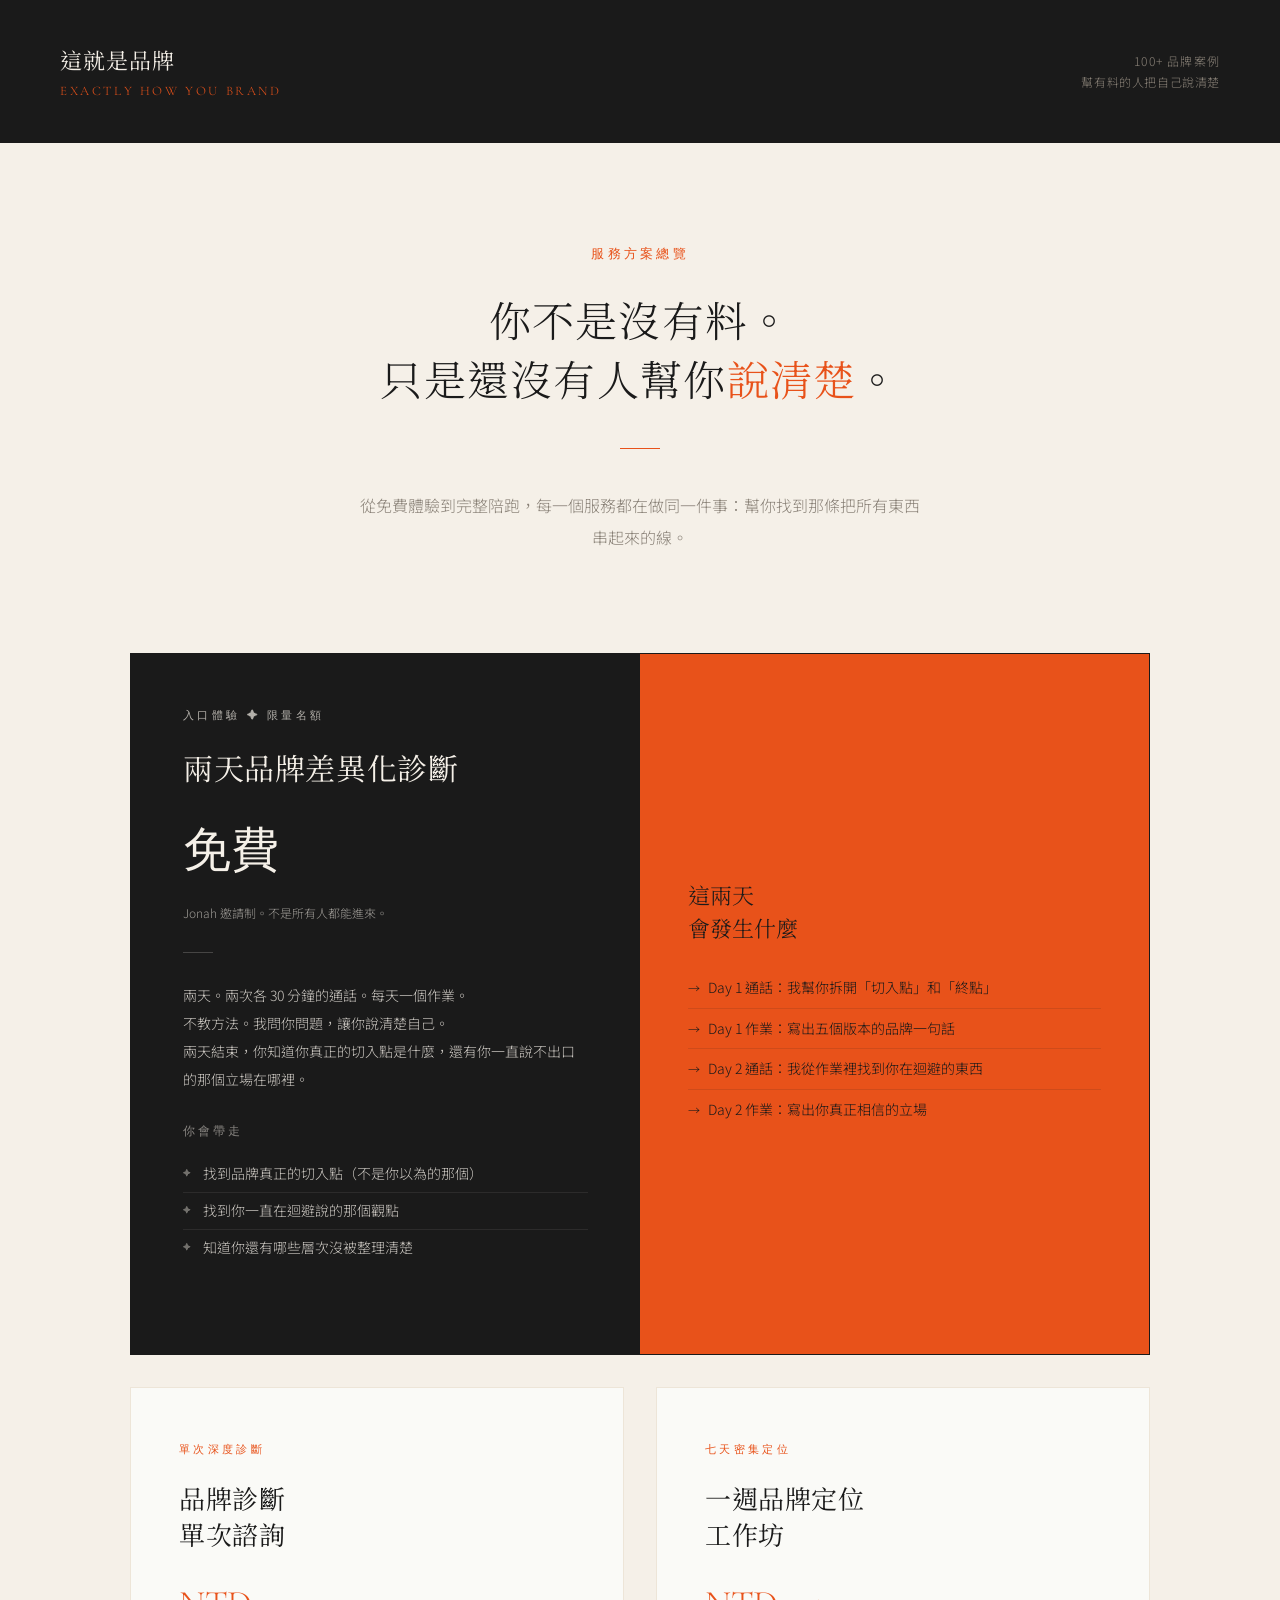
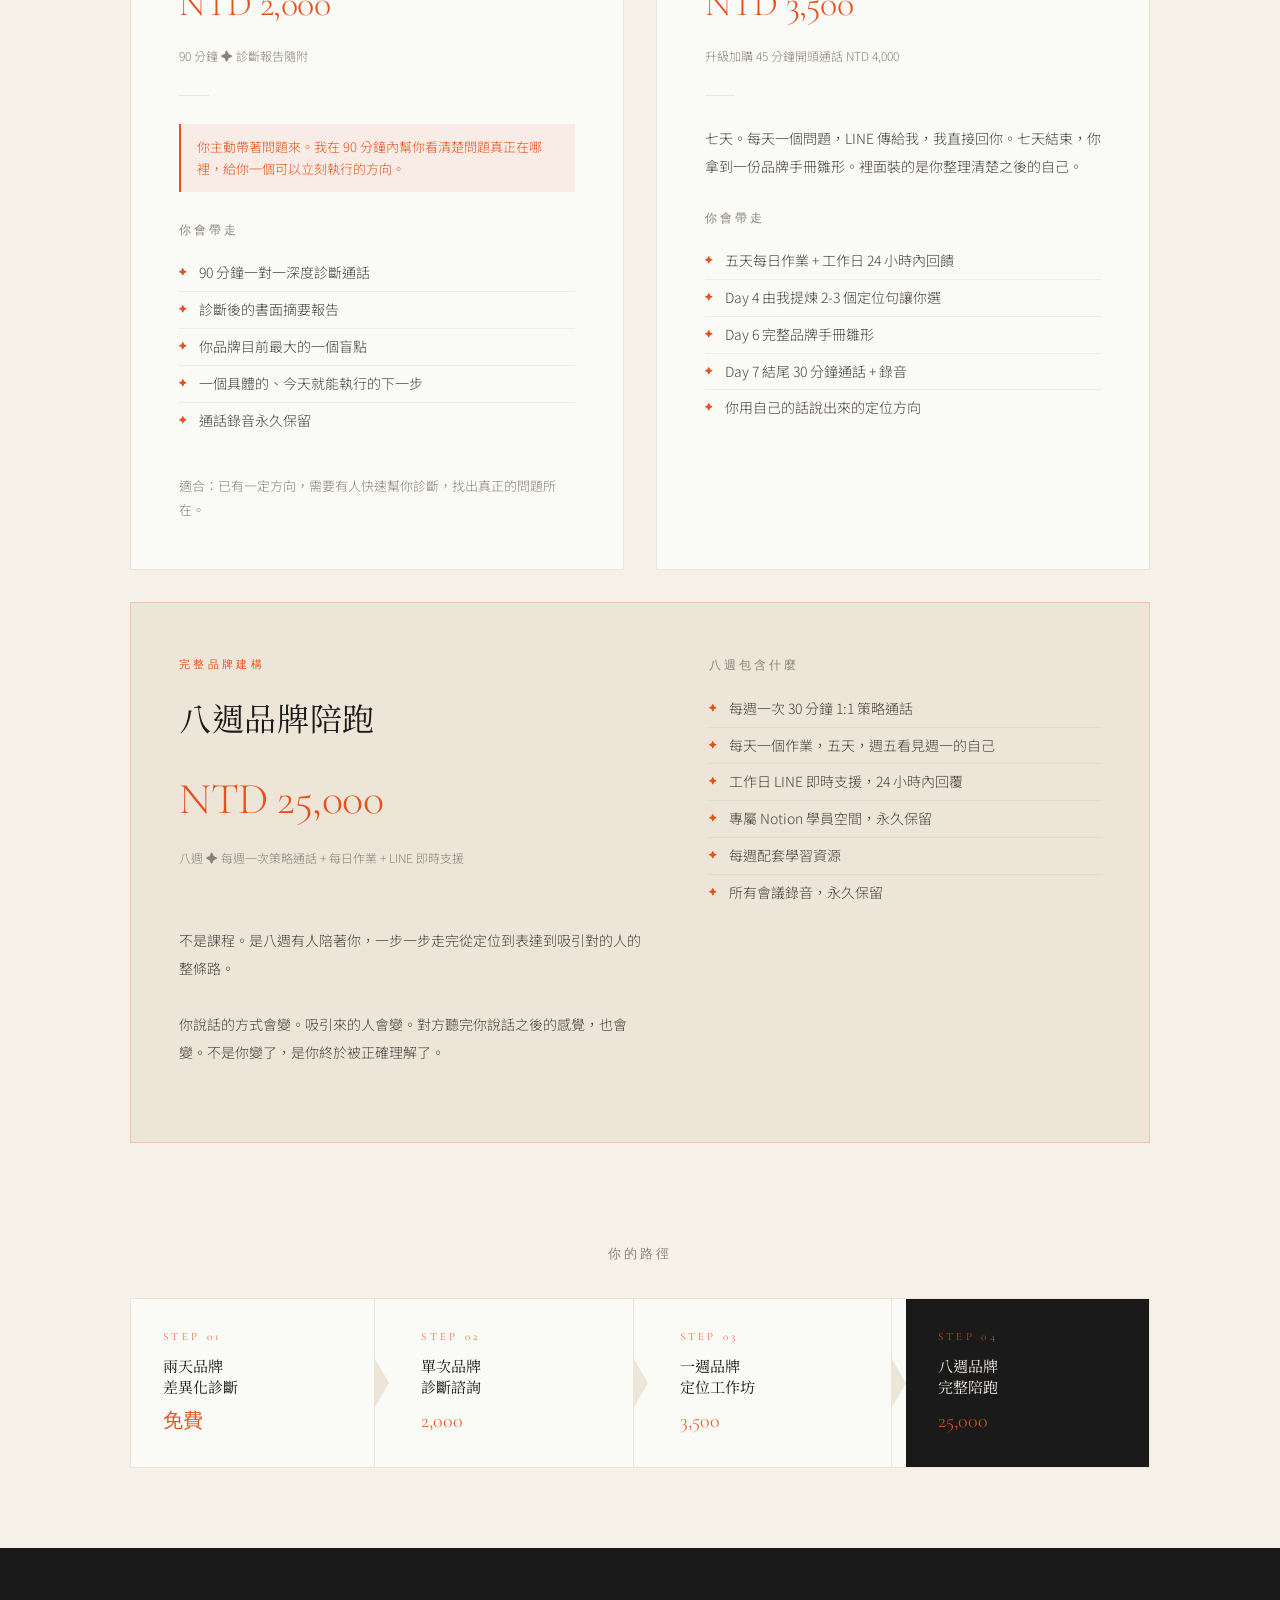
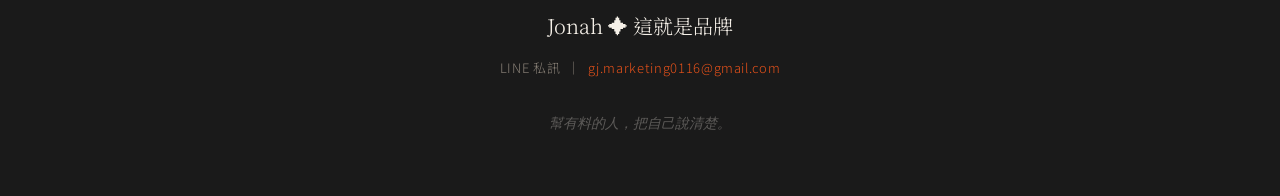
==== index.html @ 56ada496 "first commit" ====
<!DOCTYPE html>
<html lang="zh-TW">
<head>
<meta charset="UTF-8">
<meta name="viewport" content="width=device-width, initial-scale=1.0">
<title>這就是品牌｜服務方案</title>
<link href="https://fonts.googleapis.com/css2?family=Noto+Serif+TC:wght@300;400;500;700&family=Noto+Sans+TC:wght@300;400;500&family=Cormorant+Garamond:ital,wght@0,300;0,400;0,500;1,300;1,400&display=swap" rel="stylesheet">
<style>
  :root {
    --orange: #E8521A;
    --black: #1A1A1A;
    --cream: #F5F0E8;
    --cream-dark: #EDE5D8;
    --white: #FAFAF7;
    --gray: #8A8278;
  }

  * { margin: 0; padding: 0; box-sizing: border-box; }

  body {
    background: var(--cream);
    color: var(--black);
    font-family: 'Noto Sans TC', sans-serif;
    font-weight: 300;
    line-height: 1.8;
  }

  /* HEADER */
  header {
    background: var(--black);
    padding: 40px 60px;
    display: flex;
    align-items: center;
    justify-content: space-between;
  }

  .brand-name {
    font-family: 'Noto Serif TC', serif;
    font-size: 22px;
    font-weight: 400;
    color: var(--cream);
    letter-spacing: 0.05em;
  }

  .brand-sub {
    font-family: 'Cormorant Garamond', serif;
    font-size: 13px;
    color: var(--orange);
    letter-spacing: 0.2em;
    text-transform: uppercase;
  }

  /* HERO */
  .hero {
    padding: 100px 60px 80px;
    max-width: 900px;
    margin: 0 auto;
    text-align: center;
  }

  .hero-label {
    font-family: 'Cormorant Garamond', serif;
    font-size: 13px;
    letter-spacing: 0.25em;
    text-transform: uppercase;
    color: var(--orange);
    margin-bottom: 24px;
    display: block;
  }

  .hero h1 {
    font-family: 'Noto Serif TC', serif;
    font-size: 42px;
    font-weight: 300;
    line-height: 1.4;
    letter-spacing: 0.03em;
    margin-bottom: 28px;
    color: var(--black);
  }

  .hero h1 em {
    font-style: normal;
    color: var(--orange);
  }

  .hero-desc {
    font-size: 16px;
    color: var(--gray);
    max-width: 560px;
    margin: 0 auto;
    line-height: 2;
  }

  .divider {
    width: 40px;
    height: 1px;
    background: var(--orange);
    margin: 40px auto;
  }

  /* SERVICES GRID */
  .services {
    padding: 20px 40px 100px;
    max-width: 1100px;
    margin: 0 auto;
    display: grid;
    grid-template-columns: 1fr 1fr;
    gap: 32px;
  }

  /* SERVICE CARD */
  .card {
    background: var(--white);
    border: 1px solid var(--cream-dark);
    padding: 52px 48px 48px;
    position: relative;
    transition: box-shadow 0.3s ease;
  }

  .card:hover {
    box-shadow: 0 8px 40px rgba(26,26,26,0.08);
  }

  .card-free {
    background: var(--black);
    border-color: var(--black);
    grid-column: span 2;
    display: grid;
    grid-template-columns: 1fr 1fr;
    gap: 0;
    padding: 0;
  }

  .card-free .card-content {
    padding: 52px 52px 52px 52px;
  }

  .card-free .card-side {
    background: var(--orange);
    padding: 52px 48px;
    display: flex;
    flex-direction: column;
    justify-content: center;
  }

  .card-tag {
    font-family: 'Cormorant Garamond', serif;
    font-size: 11px;
    letter-spacing: 0.3em;
    text-transform: uppercase;
    color: var(--orange);
    margin-bottom: 20px;
    display: block;
  }

  .card-free .card-tag {
    color: var(--cream);
    opacity: 0.7;
  }

  .card-title {
    font-family: 'Noto Serif TC', serif;
    font-size: 26px;
    font-weight: 400;
    line-height: 1.4;
    letter-spacing: 0.02em;
    margin-bottom: 8px;
    color: var(--black);
  }

  .card-free .card-title {
    color: var(--cream);
    font-size: 30px;
  }

  .card-price {
    font-family: 'Cormorant Garamond', serif;
    font-size: 36px;
    font-weight: 300;
    color: var(--orange);
    margin: 20px 0 8px;
    letter-spacing: -0.01em;
  }

  .card-free .card-price {
    color: var(--cream);
    font-size: 48px;
  }

  .card-price-note {
    font-size: 12px;
    color: var(--gray);
    margin-bottom: 28px;
  }

  .card-free .card-price-note {
    color: var(--cream);
    opacity: 0.6;
  }

  .card-divider {
    width: 30px;
    height: 1px;
    background: var(--cream-dark);
    margin: 0 0 28px;
  }

  .card-free .card-divider {
    background: rgba(245,240,232,0.2);
  }

  .card-desc {
    font-size: 14px;
    line-height: 2;
    color: #4A4540;
    margin-bottom: 28px;
  }

  .card-free .card-desc {
    color: rgba(245,240,232,0.8);
  }

  /* WHAT YOU GET */
  .gets-title {
    font-family: 'Cormorant Garamond', serif;
    font-size: 12px;
    letter-spacing: 0.25em;
    text-transform: uppercase;
    color: var(--gray);
    margin-bottom: 14px;
    display: block;
  }

  .card-free .gets-title {
    color: rgba(245,240,232,0.5);
  }

  .gets-list {
    list-style: none;
    margin-bottom: 36px;
  }

  .gets-list li {
    font-size: 14px;
    color: #4A4540;
    padding: 6px 0 6px 20px;
    position: relative;
    line-height: 1.7;
    border-bottom: 1px solid rgba(26,26,26,0.05);
  }

  .gets-list li:last-child { border-bottom: none; }

  .gets-list li::before {
    content: '✦';
    position: absolute;
    left: 0;
    color: var(--orange);
    font-size: 8px;
    top: 10px;
  }

  .card-free .gets-list li {
    color: rgba(245,240,232,0.8);
    border-bottom-color: rgba(245,240,232,0.08);
  }

  .card-free .gets-list li::before {
    color: var(--cream);
    opacity: 0.4;
  }

  /* DIFF badge for single session */
  .diff-note {
    background: rgba(232,82,26,0.08);
    border-left: 2px solid var(--orange);
    padding: 12px 16px;
    font-size: 13px;
    color: var(--orange);
    line-height: 1.7;
    margin-bottom: 28px;
  }

  /* SIDE CONTENT */
  .card-side-title {
    font-family: 'Noto Serif TC', serif;
    font-size: 22px;
    font-weight: 300;
    color: var(--black);
    line-height: 1.5;
    margin-bottom: 24px;
  }

  .card-side-list {
    list-style: none;
  }

  .card-side-list li {
    font-size: 14px;
    color: var(--black);
    padding: 8px 0 8px 20px;
    position: relative;
    border-bottom: 1px solid rgba(26,26,26,0.12);
    line-height: 1.7;
  }

  .card-side-list li:last-child { border-bottom: none; }

  .card-side-list li::before {
    content: '→';
    position: absolute;
    left: 0;
    font-size: 12px;
    top: 10px;
    color: var(--black);
  }

  /* LADDER */
  .ladder {
    max-width: 1100px;
    margin: 0 auto 80px;
    padding: 0 40px;
  }

  .ladder-title {
    font-family: 'Cormorant Garamond', serif;
    font-size: 13px;
    letter-spacing: 0.25em;
    text-transform: uppercase;
    color: var(--gray);
    margin-bottom: 32px;
    display: block;
    text-align: center;
  }

  .ladder-steps {
    display: flex;
    align-items: center;
    gap: 0;
    background: var(--white);
    border: 1px solid var(--cream-dark);
    overflow: hidden;
  }

  .step {
    flex: 1;
    padding: 28px 28px 28px 32px;
    border-right: 1px solid var(--cream-dark);
    position: relative;
  }

  .step:last-child { border-right: none; }

  .step-num {
    font-family: 'Cormorant Garamond', serif;
    font-size: 11px;
    letter-spacing: 0.3em;
    color: var(--orange);
    text-transform: uppercase;
    display: block;
    margin-bottom: 8px;
  }

  .step-name {
    font-family: 'Noto Serif TC', serif;
    font-size: 15px;
    font-weight: 400;
    color: var(--black);
    display: block;
    margin-bottom: 6px;
    line-height: 1.4;
  }

  .step-price {
    font-family: 'Cormorant Garamond', serif;
    font-size: 20px;
    color: var(--orange);
  }

  .step-arrow {
    width: 0;
    height: 0;
    border-top: 24px solid transparent;
    border-bottom: 24px solid transparent;
    border-left: 14px solid var(--cream-dark);
    flex-shrink: 0;
  }

  /* FOOTER */
  footer {
    background: var(--black);
    padding: 60px;
    text-align: center;
  }

  .footer-name {
    font-family: 'Noto Serif TC', serif;
    font-size: 20px;
    font-weight: 300;
    color: var(--cream);
    margin-bottom: 12px;
  }

  .footer-contact {
    font-size: 13px;
    color: var(--gray);
    letter-spacing: 0.05em;
  }

  .footer-contact a {
    color: var(--orange);
    text-decoration: none;
  }

  .footer-note {
    font-family: 'Cormorant Garamond', serif;
    font-size: 14px;
    font-style: italic;
    color: rgba(245,240,232,0.3);
    margin-top: 32px;
  }
</style>
</head>
<body>

<header>
  <div>
    <div class="brand-name">這就是品牌</div>
    <div class="brand-sub">Exactly How You Brand</div>
  </div>
  <div style="text-align:right;">
    <div style="font-size:12px;color:#8A8278;letter-spacing:0.1em;">100+ 品牌案例</div>
    <div style="font-size:12px;color:#8A8278;letter-spacing:0.05em;">幫有料的人把自己說清楚</div>
  </div>
</header>

<section class="hero">
  <span class="hero-label">服務方案總覽</span>
  <h1>你不是沒有料。<br>只是還沒有人幫你<em>說清楚</em>。</h1>
  <div class="divider"></div>
  <p class="hero-desc">從免費體驗到完整陪跑，每一個服務都在做同一件事：幫你找到那條把所有東西串起來的線。</p>
</section>

<section class="services">

  <!-- 兩天免費診斷 -->
  <div class="card card-free">
    <div class="card-content">
      <span class="card-tag">入口體驗 ✦ 限量名額</span>
      <div class="card-title">兩天品牌差異化診斷</div>
      <div class="card-price">免費</div>
      <div class="card-price-note">Jonah 邀請制。不是所有人都能進來。</div>
      <div class="card-divider"></div>
      <p class="card-desc">
        兩天。兩次各 30 分鐘的通話。每天一個作業。<br>
        不教方法。我問你問題，讓你說清楚自己。<br>
        兩天結束，你知道你真正的切入點是什麼，還有你一直說不出口的那個立場在哪裡。
      </p>
      <span class="gets-title">你會帶走</span>
      <ul class="gets-list">
        <li>找到品牌真正的切入點（不是你以為的那個）</li>
        <li>找到你一直在迴避說的那個觀點</li>
        <li>知道你還有哪些層次沒被整理清楚</li>
      </ul>
    </div>
    <div class="card-side">
      <div class="card-side-title">這兩天<br>會發生什麼</div>
      <ul class="card-side-list">
        <li>Day 1 通話：我幫你拆開「切入點」和「終點」</li>
        <li>Day 1 作業：寫出五個版本的品牌一句話</li>
        <li>Day 2 通話：我從作業裡找到你在迴避的東西</li>
        <li>Day 2 作業：寫出你真正相信的立場</li>
      </ul>
    </div>
  </div>

  <!-- 單次品牌診斷 -->
  <div class="card">
    <span class="card-tag">單次深度診斷</span>
    <div class="card-title">品牌診斷<br>單次諮詢</div>
    <div class="card-price">NTD 2,000</div>
    <div class="card-price-note">90 分鐘 ✦ 診斷報告隨附</div>
    <div class="card-divider"></div>
    <div class="diff-note">你主動帶著問題來。我在 90 分鐘內幫你看清楚問題真正在哪裡，給你一個可以立刻執行的方向。</div>
    <span class="gets-title">你會帶走</span>
    <ul class="gets-list">
      <li>90 分鐘一對一深度診斷通話</li>
      <li>診斷後的書面摘要報告</li>
      <li>你品牌目前最大的一個盲點</li>
      <li>一個具體的、今天就能執行的下一步</li>
      <li>通話錄音永久保留</li>
    </ul>
    <p style="font-size:13px;color:#8A8278;line-height:1.8;">適合：已有一定方向，需要有人快速幫你診斷，找出真正的問題所在。</p>
  </div>

  <!-- 一週工作坊 -->
  <div class="card">
    <span class="card-tag">七天密集定位</span>
    <div class="card-title">一週品牌定位<br>工作坊</div>
    <div class="card-price">NTD 3,500</div>
    <div class="card-price-note">升級加購 45 分鐘開頭通話 NTD 4,000</div>
    <div class="card-divider"></div>
    <p class="card-desc">七天。每天一個問題，LINE 傳給我，我直接回你。七天結束，你拿到一份品牌手冊雛形。裡面裝的是你整理清楚之後的自己。</p>
    <span class="gets-title">你會帶走</span>
    <ul class="gets-list">
      <li>五天每日作業 + 工作日 24 小時內回饋</li>
      <li>Day 4 由我提煉 2-3 個定位句讓你選</li>
      <li>Day 6 完整品牌手冊雛形</li>
      <li>Day 7 結尾 30 分鐘通話 + 錄音</li>
      <li>你用自己的話說出來的定位方向</li>
    </ul>
  </div>

  <!-- 八週陪跑 -->
  <div class="card" style="grid-column: span 2; background: var(--cream-dark); border-color: rgba(232,82,26,0.2);">
    <div style="display:grid; grid-template-columns: 1.2fr 1fr; gap: 60px; align-items: start;">
      <div>
        <span class="card-tag">完整品牌建構</span>
        <div class="card-title" style="font-size:32px;">八週品牌陪跑</div>
        <div class="card-price" style="font-size:44px;">NTD 25,000</div>
        <div class="card-price-note">八週 ✦ 每週一次策略通話 + 每日作業 + LINE 即時支援</div>
        <div class="card-divider"></div>
        <p class="card-desc" style="color:#4A4540;">
          不是課程。是八週有人陪著你，一步一步走完從定位到表達到吸引對的人的整條路。<br><br>
          你說話的方式會變。吸引來的人會變。對方聽完你說話之後的感覺，也會變。不是你變了，是你終於被正確理解了。
        </p>
      </div>
      <div>
        <span class="gets-title">八週包含什麼</span>
        <ul class="gets-list" style="margin-bottom:0;">
          <li>每週一次 30 分鐘 1:1 策略通話</li>
          <li>每天一個作業，五天，週五看見週一的自己</li>
          <li>工作日 LINE 即時支援，24 小時內回覆</li>
          <li>專屬 Notion 學員空間，永久保留</li>
          <li>每週配套學習資源</li>
          <li>所有會議錄音，永久保留</li>
        </ul>
      </div>
    </div>
  </div>

</section>

<!-- 產品階梯 -->
<section class="ladder">
  <span class="ladder-title">你的路徑</span>
  <div class="ladder-steps">
    <div class="step">
      <span class="step-num">Step 01</span>
      <span class="step-name">兩天品牌<br>差異化診斷</span>
      <span class="step-price">免費</span>
    </div>
    <div class="step-arrow"></div>
    <div class="step">
      <span class="step-num">Step 02</span>
      <span class="step-name">單次品牌<br>診斷諮詢</span>
      <span class="step-price">2,000</span>
    </div>
    <div class="step-arrow"></div>
    <div class="step">
      <span class="step-num">Step 03</span>
      <span class="step-name">一週品牌<br>定位工作坊</span>
      <span class="step-price">3,500</span>
    </div>
    <div class="step-arrow"></div>
    <div class="step" style="background:var(--black);">
      <span class="step-num" style="color:var(--orange);">Step 04</span>
      <span class="step-name" style="color:var(--cream);">八週品牌<br>完整陪跑</span>
      <span class="step-price" style="color:var(--orange);">25,000</span>
    </div>
  </div>
</section>

<footer>
  <div class="footer-name">Jonah ✦ 這就是品牌</div>
  <div class="footer-contact" style="margin-top:12px;">
    LINE 私訊 &nbsp;｜&nbsp; <a href="mailto:gj.marketing0116@gmail.com">gj.marketing0116@gmail.com</a>
  </div>
  <div class="footer-note">幫有料的人，把自己說清楚。</div>
</footer>

</body>
</html>
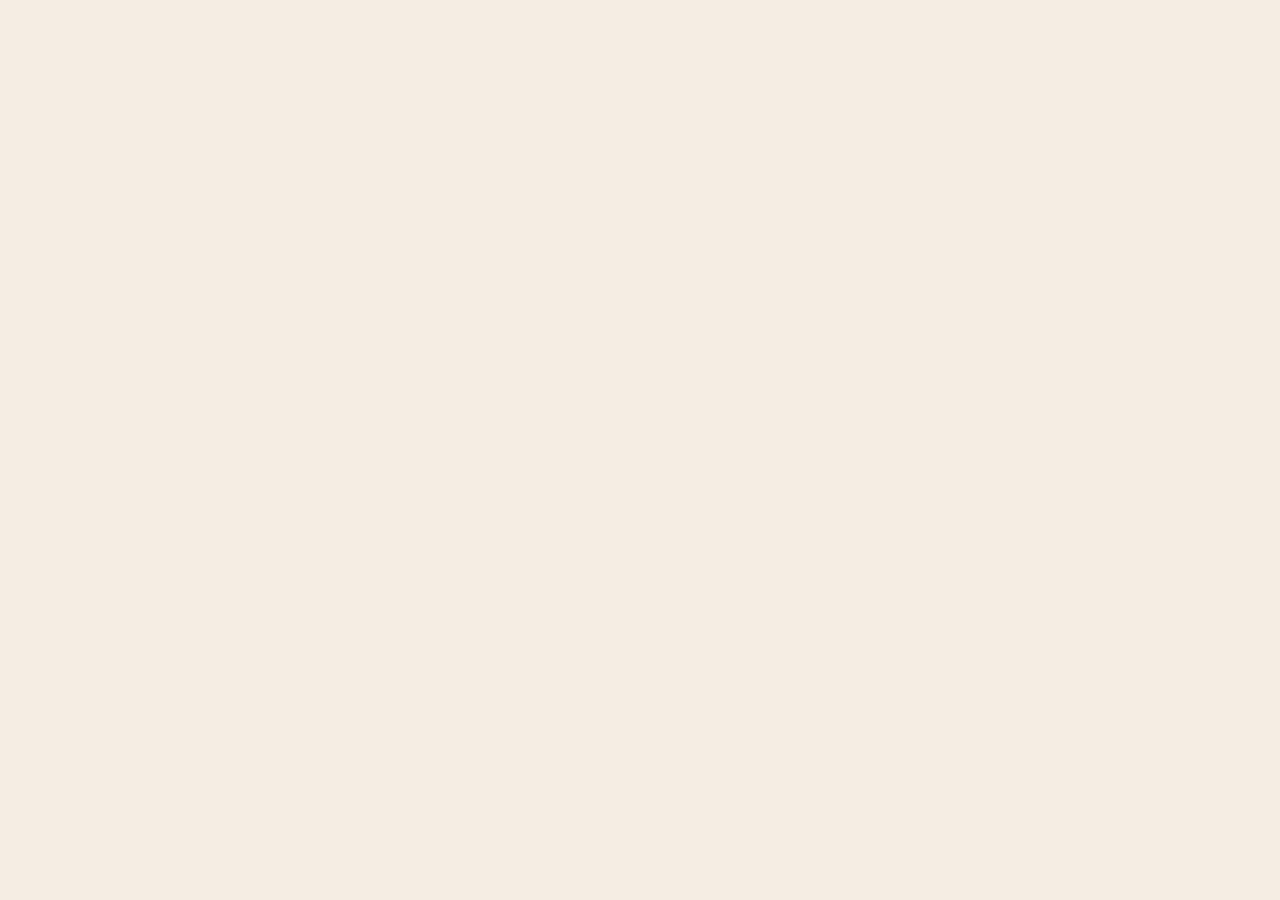
==== commit f9d348fa: "Add 這就是品牌 marketing site" ====
--- a/index.html
+++ b/index.html
@@ -1,583 +1,62 @@
-<!DOCTYPE html>
-<html lang="zh-TW">
+<!doctype html>
+<html lang="zh-Hant">
 <head>
-<meta charset="UTF-8">
-<meta name="viewport" content="width=device-width, initial-scale=1.0">
-<title>這就是品牌｜服務方案</title>
-<link href="https://fonts.googleapis.com/css2?family=Noto+Serif+TC:wght@300;400;500;700&family=Noto+Sans+TC:wght@300;400;500&family=Cormorant+Garamond:ital,wght@0,300;0,400;0,500;1,300;1,400&display=swap" rel="stylesheet">
-<style>
-  :root {
-    --orange: #E8521A;
-    --black: #1A1A1A;
-    --cream: #F5F0E8;
-    --cream-dark: #EDE5D8;
-    --white: #FAFAF7;
-    --gray: #8A8278;
+<meta charset="utf-8">
+<meta name="viewport" content="width=device-width, initial-scale=1">
+<title>這就是品牌 · Exactly How You Brand</title>
+<meta name="description" content="幫有料的人，把自己說清楚。免費 15 分鐘品牌診斷。">
+<link rel="preconnect" href="https://fonts.googleapis.com">
+<link rel="preconnect" href="https://fonts.gstatic.com" crossorigin>
+<link href="https://fonts.googleapis.com/css2?family=Cormorant+Garamond:ital,wght@0,400;0,500;0,600;1,400&family=Noto+Sans+TC:wght@300;400;500;700&family=Noto+Serif+TC:wght@300;400;700;900&display=swap" rel="stylesheet">
+<link rel="stylesheet" href="colors_and_type.css">
+<link rel="stylesheet" href="styles.css">
+</head>
+<body id="top">
+<div id="root"></div>
+
+<script>
+  // Tweakable defaults. Host rewrites this block when __edit_mode_set_keys arrives.
+  window.__TWEAK_DEFAULTS__ = /*EDITMODE-BEGIN*/{
+    "heroVariant": "classic",
+    "heroGlyph": "品牌",
+    "accent": "normal",
+    "processDensity": "normal"
+  }/*EDITMODE-END*/;
+</script>
+
+<script src="https://unpkg.com/react@18.3.1/umd/react.development.js" integrity="sha384-hD6/rw4ppMLGNu3tX5cjIb+uRZ7UkRJ6BPkLpg4hAu/6onKUg4lLsHAs9EBPT82L" crossorigin="anonymous"></script>
+<script src="https://unpkg.com/react-dom@18.3.1/umd/react-dom.development.js" integrity="sha384-u6aeetuaXnQ38mYT8rp6sbXaQe3NL9t+IBXmnYxwkUI2Hw4bsp2Wvmx4yRQF1uAm" crossorigin="anonymous"></script>
+<script src="https://unpkg.com/@babel/standalone@7.29.0/babel.min.js" integrity="sha384-m08KidiNqLdpJqLq95G/LEi8Qvjl/xUYll3QILypMoQ65QorJ9Lvtp2RXYGBFj1y" crossorigin="anonymous"></script>
+
+<script type="text/babel" src="components/SiteNav.jsx"></script>
+<script type="text/babel" src="components/Hero.jsx"></script>
+<script type="text/babel" src="components/Process.jsx"></script>
+<script type="text/babel" src="components/Booking.jsx"></script>
+<script type="text/babel" src="components/Footer.jsx"></script>
+<script type="text/babel" src="components/Tweaks.jsx"></script>
+
+<script type="text/babel" data-presets="env,react">
+  function App() {
+    const [state, setState] = React.useState(window.__TWEAK_DEFAULTS__);
+
+    return (
+      <React.Fragment>
+        <SiteNav active="home" onDark={true}/>
+        <main>
+          <Hero
+            variant={state.heroVariant}
+            glyphWord={state.heroGlyph}
+            accent={state.accent}
+          />
+          <Process density={state.processDensity}/>
+          <Booking/>
+        </main>
+        <Footer/>
+        <Tweaks state={state} setState={setState}/>
+      </React.Fragment>
+    );
   }
-
-  * { margin: 0; padding: 0; box-sizing: border-box; }
-
-  body {
-    background: var(--cream);
-    color: var(--black);
-    font-family: 'Noto Sans TC', sans-serif;
-    font-weight: 300;
-    line-height: 1.8;
-  }
-
-  /* HEADER */
-  header {
-    background: var(--black);
-    padding: 40px 60px;
-    display: flex;
-    align-items: center;
-    justify-content: space-between;
-  }
-
-  .brand-name {
-    font-family: 'Noto Serif TC', serif;
-    font-size: 22px;
-    font-weight: 400;
-    color: var(--cream);
-    letter-spacing: 0.05em;
-  }
-
-  .brand-sub {
-    font-family: 'Cormorant Garamond', serif;
-    font-size: 13px;
-    color: var(--orange);
-    letter-spacing: 0.2em;
-    text-transform: uppercase;
-  }
-
-  /* HERO */
-  .hero {
-    padding: 100px 60px 80px;
-    max-width: 900px;
-    margin: 0 auto;
-    text-align: center;
-  }
-
-  .hero-label {
-    font-family: 'Cormorant Garamond', serif;
-    font-size: 13px;
-    letter-spacing: 0.25em;
-    text-transform: uppercase;
-    color: var(--orange);
-    margin-bottom: 24px;
-    display: block;
-  }
-
-  .hero h1 {
-    font-family: 'Noto Serif TC', serif;
-    font-size: 42px;
-    font-weight: 300;
-    line-height: 1.4;
-    letter-spacing: 0.03em;
-    margin-bottom: 28px;
-    color: var(--black);
-  }
-
-  .hero h1 em {
-    font-style: normal;
-    color: var(--orange);
-  }
-
-  .hero-desc {
-    font-size: 16px;
-    color: var(--gray);
-    max-width: 560px;
-    margin: 0 auto;
-    line-height: 2;
-  }
-
-  .divider {
-    width: 40px;
-    height: 1px;
-    background: var(--orange);
-    margin: 40px auto;
-  }
-
-  /* SERVICES GRID */
-  .services {
-    padding: 20px 40px 100px;
-    max-width: 1100px;
-    margin: 0 auto;
-    display: grid;
-    grid-template-columns: 1fr 1fr;
-    gap: 32px;
-  }
-
-  /* SERVICE CARD */
-  .card {
-    background: var(--white);
-    border: 1px solid var(--cream-dark);
-    padding: 52px 48px 48px;
-    position: relative;
-    transition: box-shadow 0.3s ease;
-  }
-
-  .card:hover {
-    box-shadow: 0 8px 40px rgba(26,26,26,0.08);
-  }
-
-  .card-free {
-    background: var(--black);
-    border-color: var(--black);
-    grid-column: span 2;
-    display: grid;
-    grid-template-columns: 1fr 1fr;
-    gap: 0;
-    padding: 0;
-  }
-
-  .card-free .card-content {
-    padding: 52px 52px 52px 52px;
-  }
-
-  .card-free .card-side {
-    background: var(--orange);
-    padding: 52px 48px;
-    display: flex;
-    flex-direction: column;
-    justify-content: center;
-  }
-
-  .card-tag {
-    font-family: 'Cormorant Garamond', serif;
-    font-size: 11px;
-    letter-spacing: 0.3em;
-    text-transform: uppercase;
-    color: var(--orange);
-    margin-bottom: 20px;
-    display: block;
-  }
-
-  .card-free .card-tag {
-    color: var(--cream);
-    opacity: 0.7;
-  }
-
-  .card-title {
-    font-family: 'Noto Serif TC', serif;
-    font-size: 26px;
-    font-weight: 400;
-    line-height: 1.4;
-    letter-spacing: 0.02em;
-    margin-bottom: 8px;
-    color: var(--black);
-  }
-
-  .card-free .card-title {
-    color: var(--cream);
-    font-size: 30px;
-  }
-
-  .card-price {
-    font-family: 'Cormorant Garamond', serif;
-    font-size: 36px;
-    font-weight: 300;
-    color: var(--orange);
-    margin: 20px 0 8px;
-    letter-spacing: -0.01em;
-  }
-
-  .card-free .card-price {
-    color: var(--cream);
-    font-size: 48px;
-  }
-
-  .card-price-note {
-    font-size: 12px;
-    color: var(--gray);
-    margin-bottom: 28px;
-  }
-
-  .card-free .card-price-note {
-    color: var(--cream);
-    opacity: 0.6;
-  }
-
-  .card-divider {
-    width: 30px;
-    height: 1px;
-    background: var(--cream-dark);
-    margin: 0 0 28px;
-  }
-
-  .card-free .card-divider {
-    background: rgba(245,240,232,0.2);
-  }
-
-  .card-desc {
-    font-size: 14px;
-    line-height: 2;
-    color: #4A4540;
-    margin-bottom: 28px;
-  }
-
-  .card-free .card-desc {
-    color: rgba(245,240,232,0.8);
-  }
-
-  /* WHAT YOU GET */
-  .gets-title {
-    font-family: 'Cormorant Garamond', serif;
-    font-size: 12px;
-    letter-spacing: 0.25em;
-    text-transform: uppercase;
-    color: var(--gray);
-    margin-bottom: 14px;
-    display: block;
-  }
-
-  .card-free .gets-title {
-    color: rgba(245,240,232,0.5);
-  }
-
-  .gets-list {
-    list-style: none;
-    margin-bottom: 36px;
-  }
-
-  .gets-list li {
-    font-size: 14px;
-    color: #4A4540;
-    padding: 6px 0 6px 20px;
-    position: relative;
-    line-height: 1.7;
-    border-bottom: 1px solid rgba(26,26,26,0.05);
-  }
-
-  .gets-list li:last-child { border-bottom: none; }
-
-  .gets-list li::before {
-    content: '✦';
-    position: absolute;
-    left: 0;
-    color: var(--orange);
-    font-size: 8px;
-    top: 10px;
-  }
-
-  .card-free .gets-list li {
-    color: rgba(245,240,232,0.8);
-    border-bottom-color: rgba(245,240,232,0.08);
-  }
-
-  .card-free .gets-list li::before {
-    color: var(--cream);
-    opacity: 0.4;
-  }
-
-  /* DIFF badge for single session */
-  .diff-note {
-    background: rgba(232,82,26,0.08);
-    border-left: 2px solid var(--orange);
-    padding: 12px 16px;
-    font-size: 13px;
-    color: var(--orange);
-    line-height: 1.7;
-    margin-bottom: 28px;
-  }
-
-  /* SIDE CONTENT */
-  .card-side-title {
-    font-family: 'Noto Serif TC', serif;
-    font-size: 22px;
-    font-weight: 300;
-    color: var(--black);
-    line-height: 1.5;
-    margin-bottom: 24px;
-  }
-
-  .card-side-list {
-    list-style: none;
-  }
-
-  .card-side-list li {
-    font-size: 14px;
-    color: var(--black);
-    padding: 8px 0 8px 20px;
-    position: relative;
-    border-bottom: 1px solid rgba(26,26,26,0.12);
-    line-height: 1.7;
-  }
-
-  .card-side-list li:last-child { border-bottom: none; }
-
-  .card-side-list li::before {
-    content: '→';
-    position: absolute;
-    left: 0;
-    font-size: 12px;
-    top: 10px;
-    color: var(--black);
-  }
-
-  /* LADDER */
-  .ladder {
-    max-width: 1100px;
-    margin: 0 auto 80px;
-    padding: 0 40px;
-  }
-
-  .ladder-title {
-    font-family: 'Cormorant Garamond', serif;
-    font-size: 13px;
-    letter-spacing: 0.25em;
-    text-transform: uppercase;
-    color: var(--gray);
-    margin-bottom: 32px;
-    display: block;
-    text-align: center;
-  }
-
-  .ladder-steps {
-    display: flex;
-    align-items: center;
-    gap: 0;
-    background: var(--white);
-    border: 1px solid var(--cream-dark);
-    overflow: hidden;
-  }
-
-  .step {
-    flex: 1;
-    padding: 28px 28px 28px 32px;
-    border-right: 1px solid var(--cream-dark);
-    position: relative;
-  }
-
-  .step:last-child { border-right: none; }
-
-  .step-num {
-    font-family: 'Cormorant Garamond', serif;
-    font-size: 11px;
-    letter-spacing: 0.3em;
-    color: var(--orange);
-    text-transform: uppercase;
-    display: block;
-    margin-bottom: 8px;
-  }
-
-  .step-name {
-    font-family: 'Noto Serif TC', serif;
-    font-size: 15px;
-    font-weight: 400;
-    color: var(--black);
-    display: block;
-    margin-bottom: 6px;
-    line-height: 1.4;
-  }
-
-  .step-price {
-    font-family: 'Cormorant Garamond', serif;
-    font-size: 20px;
-    color: var(--orange);
-  }
-
-  .step-arrow {
-    width: 0;
-    height: 0;
-    border-top: 24px solid transparent;
-    border-bottom: 24px solid transparent;
-    border-left: 14px solid var(--cream-dark);
-    flex-shrink: 0;
-  }
-
-  /* FOOTER */
-  footer {
-    background: var(--black);
-    padding: 60px;
-    text-align: center;
-  }
-
-  .footer-name {
-    font-family: 'Noto Serif TC', serif;
-    font-size: 20px;
-    font-weight: 300;
-    color: var(--cream);
-    margin-bottom: 12px;
-  }
-
-  .footer-contact {
-    font-size: 13px;
-    color: var(--gray);
-    letter-spacing: 0.05em;
-  }
-
-  .footer-contact a {
-    color: var(--orange);
-    text-decoration: none;
-  }
-
-  .footer-note {
-    font-family: 'Cormorant Garamond', serif;
-    font-size: 14px;
-    font-style: italic;
-    color: rgba(245,240,232,0.3);
-    margin-top: 32px;
-  }
-</style>
-</head>
-<body>
-
-<header>
-  <div>
-    <div class="brand-name">這就是品牌</div>
-    <div class="brand-sub">Exactly How You Brand</div>
-  </div>
-  <div style="text-align:right;">
-    <div style="font-size:12px;color:#8A8278;letter-spacing:0.1em;">100+ 品牌案例</div>
-    <div style="font-size:12px;color:#8A8278;letter-spacing:0.05em;">幫有料的人把自己說清楚</div>
-  </div>
-</header>
-
-<section class="hero">
-  <span class="hero-label">服務方案總覽</span>
-  <h1>你不是沒有料。<br>只是還沒有人幫你<em>說清楚</em>。</h1>
-  <div class="divider"></div>
-  <p class="hero-desc">從免費體驗到完整陪跑，每一個服務都在做同一件事：幫你找到那條把所有東西串起來的線。</p>
-</section>
-
-<section class="services">
-
-  <!-- 兩天免費診斷 -->
-  <div class="card card-free">
-    <div class="card-content">
-      <span class="card-tag">入口體驗 ✦ 限量名額</span>
-      <div class="card-title">兩天品牌差異化診斷</div>
-      <div class="card-price">免費</div>
-      <div class="card-price-note">Jonah 邀請制。不是所有人都能進來。</div>
-      <div class="card-divider"></div>
-      <p class="card-desc">
-        兩天。兩次各 30 分鐘的通話。每天一個作業。<br>
-        不教方法。我問你問題，讓你說清楚自己。<br>
-        兩天結束，你知道你真正的切入點是什麼，還有你一直說不出口的那個立場在哪裡。
-      </p>
-      <span class="gets-title">你會帶走</span>
-      <ul class="gets-list">
-        <li>找到品牌真正的切入點（不是你以為的那個）</li>
-        <li>找到你一直在迴避說的那個觀點</li>
-        <li>知道你還有哪些層次沒被整理清楚</li>
-      </ul>
-    </div>
-    <div class="card-side">
-      <div class="card-side-title">這兩天<br>會發生什麼</div>
-      <ul class="card-side-list">
-        <li>Day 1 通話：我幫你拆開「切入點」和「終點」</li>
-        <li>Day 1 作業：寫出五個版本的品牌一句話</li>
-        <li>Day 2 通話：我從作業裡找到你在迴避的東西</li>
-        <li>Day 2 作業：寫出你真正相信的立場</li>
-      </ul>
-    </div>
-  </div>
-
-  <!-- 單次品牌診斷 -->
-  <div class="card">
-    <span class="card-tag">單次深度診斷</span>
-    <div class="card-title">品牌診斷<br>單次諮詢</div>
-    <div class="card-price">NTD 2,000</div>
-    <div class="card-price-note">90 分鐘 ✦ 診斷報告隨附</div>
-    <div class="card-divider"></div>
-    <div class="diff-note">你主動帶著問題來。我在 90 分鐘內幫你看清楚問題真正在哪裡，給你一個可以立刻執行的方向。</div>
-    <span class="gets-title">你會帶走</span>
-    <ul class="gets-list">
-      <li>90 分鐘一對一深度診斷通話</li>
-      <li>診斷後的書面摘要報告</li>
-      <li>你品牌目前最大的一個盲點</li>
-      <li>一個具體的、今天就能執行的下一步</li>
-      <li>通話錄音永久保留</li>
-    </ul>
-    <p style="font-size:13px;color:#8A8278;line-height:1.8;">適合：已有一定方向，需要有人快速幫你診斷，找出真正的問題所在。</p>
-  </div>
-
-  <!-- 一週工作坊 -->
-  <div class="card">
-    <span class="card-tag">七天密集定位</span>
-    <div class="card-title">一週品牌定位<br>工作坊</div>
-    <div class="card-price">NTD 3,500</div>
-    <div class="card-price-note">升級加購 45 分鐘開頭通話 NTD 4,000</div>
-    <div class="card-divider"></div>
-    <p class="card-desc">七天。每天一個問題，LINE 傳給我，我直接回你。七天結束，你拿到一份品牌手冊雛形。裡面裝的是你整理清楚之後的自己。</p>
-    <span class="gets-title">你會帶走</span>
-    <ul class="gets-list">
-      <li>五天每日作業 + 工作日 24 小時內回饋</li>
-      <li>Day 4 由我提煉 2-3 個定位句讓你選</li>
-      <li>Day 6 完整品牌手冊雛形</li>
-      <li>Day 7 結尾 30 分鐘通話 + 錄音</li>
-      <li>你用自己的話說出來的定位方向</li>
-    </ul>
-  </div>
-
-  <!-- 八週陪跑 -->
-  <div class="card" style="grid-column: span 2; background: var(--cream-dark); border-color: rgba(232,82,26,0.2);">
-    <div style="display:grid; grid-template-columns: 1.2fr 1fr; gap: 60px; align-items: start;">
-      <div>
-        <span class="card-tag">完整品牌建構</span>
-        <div class="card-title" style="font-size:32px;">八週品牌陪跑</div>
-        <div class="card-price" style="font-size:44px;">NTD 25,000</div>
-        <div class="card-price-note">八週 ✦ 每週一次策略通話 + 每日作業 + LINE 即時支援</div>
-        <div class="card-divider"></div>
-        <p class="card-desc" style="color:#4A4540;">
-          不是課程。是八週有人陪著你，一步一步走完從定位到表達到吸引對的人的整條路。<br><br>
-          你說話的方式會變。吸引來的人會變。對方聽完你說話之後的感覺，也會變。不是你變了，是你終於被正確理解了。
-        </p>
-      </div>
-      <div>
-        <span class="gets-title">八週包含什麼</span>
-        <ul class="gets-list" style="margin-bottom:0;">
-          <li>每週一次 30 分鐘 1:1 策略通話</li>
-          <li>每天一個作業，五天，週五看見週一的自己</li>
-          <li>工作日 LINE 即時支援，24 小時內回覆</li>
-          <li>專屬 Notion 學員空間，永久保留</li>
-          <li>每週配套學習資源</li>
-          <li>所有會議錄音，永久保留</li>
-        </ul>
-      </div>
-    </div>
-  </div>
-
-</section>
-
-<!-- 產品階梯 -->
-<section class="ladder">
-  <span class="ladder-title">你的路徑</span>
-  <div class="ladder-steps">
-    <div class="step">
-      <span class="step-num">Step 01</span>
-      <span class="step-name">兩天品牌<br>差異化診斷</span>
-      <span class="step-price">免費</span>
-    </div>
-    <div class="step-arrow"></div>
-    <div class="step">
-      <span class="step-num">Step 02</span>
-      <span class="step-name">單次品牌<br>診斷諮詢</span>
-      <span class="step-price">2,000</span>
-    </div>
-    <div class="step-arrow"></div>
-    <div class="step">
-      <span class="step-num">Step 03</span>
-      <span class="step-name">一週品牌<br>定位工作坊</span>
-      <span class="step-price">3,500</span>
-    </div>
-    <div class="step-arrow"></div>
-    <div class="step" style="background:var(--black);">
-      <span class="step-num" style="color:var(--orange);">Step 04</span>
-      <span class="step-name" style="color:var(--cream);">八週品牌<br>完整陪跑</span>
-      <span class="step-price" style="color:var(--orange);">25,000</span>
-    </div>
-  </div>
-</section>
-
-<footer>
-  <div class="footer-name">Jonah ✦ 這就是品牌</div>
-  <div class="footer-contact" style="margin-top:12px;">
-    LINE 私訊 &nbsp;｜&nbsp; <a href="mailto:gj.marketing0116@gmail.com">gj.marketing0116@gmail.com</a>
-  </div>
-  <div class="footer-note">幫有料的人，把自己說清楚。</div>
-</footer>
-
+  ReactDOM.createRoot(document.getElementById('root')).render(<App/>);
+</script>
 </body>
 </html>
--- a/colors_and_type.css
+++ b/colors_and_type.css
@@ -0,0 +1,358 @@
+/* ============================================================
+   這就是品牌 · EXACTLY HOW YOU BRAND
+   Design tokens + semantic styles
+
+   Local fonts:
+   - Aston Script — bespoke brand signature / decorative accent.
+     Use sparingly: signoffs, footer mottos, decorative pull-words.
+   ============================================================ */
+
+@font-face {
+  font-family: "Aston Script";
+  src: url("fonts/Aston_Script.ttf") format("truetype");
+  font-weight: 400;
+  font-style: normal;
+  font-display: swap;
+}
+
+/* ============================================================
+   Lifted directly from exactly-how-you-brand-site/index.html
+   and ehyb-service/index.html. Do not invent new tokens here —
+   if you need a color or size that isn't listed, check the
+   README VISUAL FOUNDATIONS section first.
+   ============================================================ */
+
+:root {
+  /* ---- Colors ---- */
+  --color-primary: #E8541A;        /* Burnt orange — dominant brand color */
+  --color-primary-hover: #cf4815;  /* -10% lightness, for button hover */
+  --color-primary-light: #F2956A;  /* Soft terracotta, sparing accent */
+  --color-cream: #F5EDE3;          /* Warm paper, default background */
+  --color-cream-dark: #EDE5D8;     /* 1 step darker cream, for cards on cream */
+  --color-white: #FAFAF7;          /* Near-white card surface */
+  --color-dark: #1A1008;           /* Deep brown-black, primary text only — never as bg */
+  --color-mid: #7A4A2A;            /* Mid brown, secondary text / dividers */
+  --color-gray: #8A8278;           /* Warm gray, tertiary copy */
+  --color-clay-deep: #3B2418;      /* Deep warm brown — use INSTEAD of dark for surfaces */
+  --color-clay-rich: #5A3220;      /* Rich clay — softer dark surface alt */
+
+  /* Alpha variants used across the system */
+  --rule-soft: rgba(122, 74, 42, 0.08);    /* hairline dividers */
+  --rule-medium: rgba(122, 74, 42, 0.25);  /* section-border */
+  --rule-strong: rgba(122, 74, 42, 0.45);  /* button outlines */
+  --rule-dashed-soft: rgba(122, 74, 42, 0.2);
+  --ink-body: rgba(26, 16, 8, 0.92);
+  --ink-muted: rgba(26, 16, 8, 0.55);
+  --cream-on-dark-full: rgba(245, 237, 227, 1);
+  --cream-on-dark-80: rgba(245, 237, 227, 0.8);
+  --cream-on-dark-55: rgba(245, 237, 227, 0.55);
+  --cream-on-dark-26: rgba(245, 237, 227, 0.26);
+  --cream-on-dark-19: rgba(245, 237, 227, 0.19);
+
+  /* ---- Typography families ---- */
+  --font-display: "Noto Serif TC", "Songti TC", "PMingLiU", serif;
+  --font-body: "Noto Sans TC", "PingFang TC", "Microsoft JhengHei", sans-serif;
+  --font-accent: "Cormorant Garamond", "Georgia", serif;
+  --font-script: "Aston Script", "Cormorant Garamond", cursive; /* signature / decorative */
+
+  /* ---- Type scale (used for H1 down to micro) ---- */
+  --size-hero: clamp(2.1rem, 11vw, 5.1rem);     /* hero headline */
+  --size-display: clamp(1.8rem, 8vw, 3rem);      /* section titles */
+  --size-display-sm: clamp(1.7rem, 7vw, 2.6rem); /* darker sections */
+  --size-h2: clamp(1.5rem, 5vw, 2rem);
+  --size-h3: 1.3rem;
+  --size-card-title: 1.625rem;   /* 26px — card titles on service page */
+  --size-card-title-lg: 1.875rem;
+  --size-body-lg: 1.06rem;
+  --size-body: 1rem;
+  --size-body-sm: 0.95rem;
+  --size-meta: 0.9rem;
+  --size-eyebrow: 0.75rem;
+  --size-micro: 0.69rem;   /* 11px, card tag */
+
+  /* ---- Line heights ---- */
+  --lh-tight: 1.08;
+  --lh-headline: 1.2;
+  --lh-snug: 1.4;
+  --lh-body: 1.7;
+  --lh-loose: 2;
+
+  /* ---- Letter-spacing ---- */
+  --track-display: 0.01em;
+  --track-eyebrow: 0.2em;
+  --track-micro-en: 0.3em;
+  --track-cn-sub: 0.03em;
+
+  /* ---- Weights (in use) ---- */
+  --w-light: 300;
+  --w-regular: 400;
+  --w-medium: 500;
+  --w-semibold: 600;
+  --w-bold: 700;
+  --w-black: 900;
+
+  /* ---- Spacing scale ---- */
+  --space-1: 0.5rem;
+  --space-2: 0.75rem;
+  --space-3: 1rem;
+  --space-4: 1.5rem;
+  --space-5: 2rem;
+  --space-6: 3rem;
+  --space-7: 4.5rem;
+  --space-8: 6rem;
+
+  /* ---- Radii (system is mostly sharp, use sparingly) ---- */
+  --radius-none: 0;
+  --radius-sm: 0.5rem;   /* portraits, images */
+  --radius-md: 0.95rem;  /* reserved — rare */
+
+  /* ---- Elevation (extremely minimal) ---- */
+  --shadow-card-hover: 0 8px 40px rgba(26, 26, 26, 0.08);
+
+  /* ---- Layout ---- */
+  --container-max: 74rem;         /* 1184px */
+  --breakpoint-desktop: 48rem;    /* 768px */
+
+  /* ---- Motion ---- */
+  --ease-standard: ease;
+  --duration-hover: 0.22s;
+  --duration-reveal: 0.65s;
+}
+
+/* =============== Base typography =============== */
+
+body {
+  margin: 0;
+  color: var(--color-dark);
+  background: var(--color-cream);
+  font-family: var(--font-body);
+  font-weight: var(--w-regular);
+  line-height: var(--lh-body);
+  text-rendering: optimizeLegibility;
+  -webkit-font-smoothing: antialiased;
+}
+
+h1, h2, h3, h4 {
+  margin: 0;
+  font-family: var(--font-display);
+  font-weight: var(--w-bold);
+  line-height: var(--lh-snug);
+  letter-spacing: var(--track-display);
+  color: var(--color-dark);
+}
+
+p { margin: 0; }
+a { color: inherit; }
+
+/* =============== Semantic classes =============== */
+
+.hero-title {
+  font-family: var(--font-display);
+  font-size: var(--size-hero);
+  font-weight: var(--w-bold);
+  line-height: var(--lh-tight);
+  letter-spacing: var(--track-display);
+}
+
+.section-title {
+  font-family: var(--font-display);
+  font-size: var(--size-display);
+  font-weight: var(--w-bold);
+  line-height: var(--lh-headline);
+  letter-spacing: var(--track-display);
+}
+
+.section-title--dark {
+  font-size: var(--size-display-sm);
+}
+
+.eyebrow {
+  font-family: var(--font-accent);
+  font-size: var(--size-eyebrow);
+  text-transform: uppercase;
+  letter-spacing: var(--track-eyebrow);
+  line-height: 1.3;
+  color: var(--color-mid);
+  margin: 0 0 var(--space-2);
+}
+
+.eyebrow--on-primary { color: rgba(245, 237, 227, 0.85); }
+.eyebrow--on-dark { color: rgba(245, 237, 227, 0.6); }
+
+.eyebrow .pencil-mark {
+  margin-left: 0.4rem;
+  font-style: normal;
+}
+
+.card-tag {
+  font-family: var(--font-accent);
+  font-size: var(--size-micro);
+  text-transform: uppercase;
+  letter-spacing: var(--track-micro-en);
+  color: var(--color-primary);
+  display: block;
+  margin-bottom: var(--space-4);
+}
+
+.card-title {
+  font-family: var(--font-display);
+  font-size: var(--size-card-title);
+  font-weight: var(--w-regular);
+  line-height: 1.4;
+  letter-spacing: 0.02em;
+  color: var(--color-dark);
+}
+
+.step-number {
+  font-family: var(--font-display);
+  font-size: 2.8rem;
+  line-height: 1;
+  color: rgba(232, 84, 26, 0.34);
+  user-select: none;
+}
+
+.accent-price {
+  font-family: var(--font-accent);
+  font-size: 2.25rem;
+  font-weight: var(--w-regular);
+  color: var(--color-primary);
+  letter-spacing: -0.01em;
+}
+
+.pull-quote {
+  padding-left: 1rem;
+  border-left: 3px solid var(--color-primary);
+  font-family: var(--font-display);
+  font-size: clamp(1.2rem, 5vw, 2rem);
+  line-height: 1.4;
+  color: var(--color-dark);
+}
+
+.body-lg { font-size: var(--size-body-lg); line-height: var(--lh-body); }
+.body { font-size: var(--size-body); line-height: var(--lh-body); }
+.body-sm { font-size: var(--size-body-sm); line-height: var(--lh-body); color: var(--color-mid); }
+.meta { font-size: var(--size-meta); color: var(--color-mid); }
+
+/* =============== Buttons =============== */
+
+.btn {
+  display: inline-flex;
+  align-items: center;
+  justify-content: center;
+  gap: 0.4rem;
+  min-height: 2.75rem;
+  padding: 0.7rem 1.2rem;
+  border: 1px solid transparent;
+  border-radius: var(--radius-none);
+  text-decoration: none;
+  font-family: var(--font-body);
+  font-weight: var(--w-semibold);
+  font-size: var(--size-body);
+  line-height: 1.2;
+  cursor: pointer;
+  transition:
+    background-color var(--duration-hover) var(--ease-standard),
+    color var(--duration-hover) var(--ease-standard),
+    border-color var(--duration-hover) var(--ease-standard);
+}
+
+.btn-primary {
+  color: var(--color-cream);
+  background: var(--color-primary);
+  border-color: var(--color-primary);
+}
+.btn-primary:hover {
+  background: var(--color-primary-hover);
+  border-color: var(--color-primary-hover);
+}
+
+.btn-outline {
+  color: var(--color-dark);
+  background: transparent;
+  border-color: var(--rule-strong);
+}
+.btn-outline:hover {
+  background: rgba(26, 16, 8, 0.08);
+}
+
+.btn-on-primary-filled {
+  color: var(--color-dark);
+  background: var(--color-cream);
+  border-color: var(--color-cream);
+}
+.btn-on-primary-filled:hover {
+  background: #efe1cf;
+  border-color: #efe1cf;
+}
+
+.btn-on-primary-outline {
+  color: var(--color-cream);
+  background: transparent;
+  border-color: rgba(245, 237, 227, 0.72);
+}
+.btn-on-primary-outline:hover {
+  background: rgba(245, 237, 227, 0.13);
+}
+
+.btn:focus-visible {
+  outline: 2px solid var(--color-primary);
+  outline-offset: 3px;
+}
+
+/* =============== Cards =============== */
+
+.card {
+  background: var(--color-white);
+  border: 1px solid var(--color-cream-dark);
+  padding: 3.25rem 3rem 3rem;
+  transition: box-shadow 0.3s ease;
+}
+
+.card:hover { box-shadow: var(--shadow-card-hover); }
+
+.card--dark {
+  background: var(--color-dark);
+  color: var(--color-cream);
+  border-color: var(--color-dark);
+}
+
+.card--resonance {
+  border: 1px solid var(--cream-on-dark-26);
+  padding: 1.2rem;
+  min-height: 9.5rem;
+  color: var(--color-cream);
+  font-size: var(--size-body);
+}
+
+.card-divider {
+  width: 30px;
+  height: 1px;
+  background: var(--color-cream-dark);
+  margin: 0 0 1.75rem;
+}
+
+/* =============== Animations =============== */
+
+.reveal {
+  opacity: 0;
+  transform: translateY(1.25rem);
+  transition:
+    opacity var(--duration-reveal) var(--ease-standard),
+    transform var(--duration-reveal) var(--ease-standard);
+  will-change: opacity, transform;
+}
+.reveal.is-visible {
+  opacity: 1;
+  transform: translateY(0);
+}
+
+@media (prefers-reduced-motion: reduce) {
+  .reveal { opacity: 1; transform: none; }
+}
+
+/* =============== Containers =============== */
+
+.container {
+  width: min(100% - 2rem, var(--container-max));
+  margin-inline: auto;
+}
--- a/styles.css
+++ b/styles.css
@@ -0,0 +1,654 @@
+/* ============================================================
+   這就是品牌 · Main site styles
+   Layered on top of colors_and_type.css.
+   No gradients. No shadows (except card-hover + nav scroll rule).
+   No rounded corners on cards/buttons. No emoji. No SVG icons.
+   ============================================================ */
+
+html { scroll-behavior: smooth; }
+body { overflow-x: clip; }
+section { scroll-margin-top: 5rem; }
+
+/* =============== Sticky nav =============== */
+.site-nav {
+  position: sticky; top: 0; z-index: 50;
+  background: rgba(245, 237, 227, 0.78);
+  border-bottom: 1px solid var(--rule-soft);
+  backdrop-filter: blur(10px);
+  transition: background-color .3s, border-color .3s;
+}
+.site-nav.is-scrolled {
+  background: rgba(245, 237, 227, 0.94);
+  border-bottom-color: rgba(122, 74, 42, 0.24);
+}
+.site-nav.on-dark {
+  background: rgba(26, 16, 8, 0.55);
+  border-bottom-color: rgba(245, 237, 227, 0.12);
+}
+.site-nav.on-dark .desktop-menu a { color: rgba(245,237,227,.8); }
+.site-nav.on-dark .desktop-menu a:hover,
+.site-nav.on-dark .desktop-menu a.is-active { color: var(--color-cream); }
+.site-nav.on-dark .nav-cta--outline { color: var(--color-cream); border-color: rgba(245,237,227,.5); }
+.site-nav.on-dark .nav-cta--outline:hover { background: rgba(245,237,227,.08); }
+
+.nav-inner {
+  min-height: 4.4rem;
+  display: grid;
+  grid-template-columns: auto 1fr auto;
+  align-items: center;
+  gap: 1rem;
+}
+
+.brand-link { display: inline-flex; align-items: center; text-decoration: none; }
+.logo { width: auto; height: 1.95rem; max-width: min(10rem, 48vw); object-fit: contain; object-position: left center; }
+
+.desktop-menu {
+  display: none;
+  align-items: center;
+  justify-content: center;
+  gap: 1.35rem;
+  justify-self: center;
+}
+.desktop-menu a {
+  position: relative;
+  padding: .2rem 0;
+  color: var(--color-mid);
+  text-decoration: none;
+  font-size: .92rem;
+  line-height: 1.2;
+  white-space: nowrap;
+}
+.desktop-menu a::after {
+  content: "";
+  position: absolute; left: 0; right: 0; bottom: -.4rem;
+  height: 1px; background: var(--color-primary);
+  transform: scaleX(0); transform-origin: center;
+  transition: transform .22s ease;
+}
+.desktop-menu a:hover,
+.desktop-menu a.is-active { color: var(--color-dark); }
+.desktop-menu a:hover::after,
+.desktop-menu a.is-active::after { transform: scaleX(1); }
+
+.nav-actions { display: inline-flex; align-items: center; gap: .55rem; justify-self: end; }
+.nav-cta { min-height: 2.5rem; padding: .6rem 1rem; font-size: .86rem; white-space: nowrap; }
+.nav-cta--outline { border-color: rgba(26, 16, 8, 0.3); }
+
+.menu-toggle {
+  min-width: 2.5rem; min-height: 2.5rem;
+  padding: .55rem .75rem;
+  border: 1px solid rgba(26, 16, 8, 0.45);
+  background: rgba(245, 237, 227, 0.45);
+  color: var(--color-dark);
+  font-family: "Noto Sans TC", sans-serif;
+  font-size: .86rem;
+  cursor: pointer;
+}
+
+.mobile-menu {
+  padding: .15rem 1rem .9rem;
+  border-top: 1px solid var(--rule-medium);
+  background: rgba(245, 237, 227, 0.98);
+}
+.mobile-menu a {
+  display: block;
+  padding: .82rem 0;
+  border-bottom: 1px solid var(--rule-dashed-soft);
+  text-decoration: none;
+  font-size: .96rem;
+}
+.mobile-menu a:last-child { border-bottom: 0; }
+.mobile-menu-cta { color: var(--color-primary); font-weight: 600; }
+
+/* =============== Hero =============== */
+.hero {
+  position: relative;
+  min-height: calc(100svh - 4.4rem);
+  display: flex;
+  align-items: center;
+  padding: 5rem 0 4rem;
+  background: var(--color-primary);
+  color: var(--color-cream);
+  overflow: hidden;
+  border-bottom: 1px solid rgba(26, 16, 8, 0.15);
+}
+.hero--soft { background: #EC6E3D; }
+.hero--deep { background: #C1431A; }
+
+.hero-layout {
+  position: relative;
+  z-index: 2;
+  display: grid;
+  gap: 2rem;
+}
+
+.hero-title {
+  margin: 0;
+  color: var(--color-cream);
+  font-family: var(--font-display);
+  font-weight: var(--w-bold);
+  font-size: clamp(2.4rem, 11vw, 5.4rem);
+  line-height: 1.12;
+  letter-spacing: .01em;
+}
+.hero-title-stress { color: var(--color-cream); }
+.hero-title-stress {
+  position: relative;
+  white-space: nowrap;
+  padding-bottom: .12em;
+  background-image: linear-gradient(var(--color-cream), var(--color-cream));
+  background-size: 100% 3px;
+  background-position: 0 100%;
+  background-repeat: no-repeat;
+}
+.hero--classic .hero-title-stress,
+.hero--editorial .hero-title-stress { background: none; }
+.hero--classic .hero-title-stress::after,
+.hero--editorial .hero-title-stress::after {
+  content: ""; position: absolute;
+  left: 0; right: 0; bottom: -.04em;
+  height: .55em;
+  background: rgba(26, 16, 8, 0.18);
+  z-index: -1;
+  transform: skewY(-1.5deg);
+}
+
+.hero-copy {
+  margin: 1.2rem 0 1.8rem;
+  max-width: 26ch;
+  font-size: clamp(1rem, 2.4vw, 1.16rem);
+  line-height: 1.8;
+  color: rgba(245, 237, 227, .94);
+}
+
+.hero-actions {
+  display: flex;
+  flex-direction: column;
+  gap: .7rem;
+  align-items: flex-start;
+  margin-bottom: 2.2rem;
+}
+.hero-cta-primary { min-height: 3rem; padding: .85rem 1.3rem; font-size: 1rem; }
+
+.hero-proof {
+  margin: 0;
+  display: inline-flex;
+  align-items: baseline;
+  gap: .6rem;
+  color: rgba(245, 237, 227, .82);
+  font-size: .92rem;
+}
+.hero-proof-num {
+  font-family: var(--font-accent);
+  font-weight: 500;
+  font-size: 1.6rem;
+  color: var(--color-cream);
+  letter-spacing: .01em;
+}
+.hero-proof-sep { color: rgba(245, 237, 227, .4); }
+
+.hero-deco-text {
+  position: absolute;
+  right: -.08em;
+  bottom: -.14em;
+  margin: 0;
+  font-family: var(--font-display);
+  font-weight: var(--w-black);
+  font-size: clamp(6rem, 38vw, 24rem);
+  line-height: .82;
+  letter-spacing: .02em;
+  color: rgba(245, 237, 227, 0.17);
+  pointer-events: none;
+  user-select: none;
+  z-index: 1;
+}
+
+.hero-pencil {
+  position: absolute;
+  left: 4%;
+  top: 13%;
+  font-size: clamp(2rem, 6vw, 3.8rem);
+  color: rgba(245, 237, 227, .85);
+  transform: rotate(-14deg);
+  pointer-events: none;
+  z-index: 2;
+}
+
+/* hero: split variant — right column carries quote */
+.hero-aside {
+  position: relative;
+  z-index: 2;
+  padding: 1.5rem 0 0;
+  border-top: 1px solid rgba(245, 237, 227, .3);
+  color: var(--color-cream);
+}
+.hero-aside-eyebrow {
+  font-family: var(--font-accent);
+  font-style: italic;
+  font-size: .85rem;
+  color: rgba(245, 237, 227, .75);
+  letter-spacing: .06em;
+  margin: 0 0 1rem;
+}
+.hero-aside-quote {
+  margin: 0 0 1rem;
+  padding: 0;
+  border: 0;
+  font-family: var(--font-display);
+  font-size: clamp(1.4rem, 3.4vw, 1.9rem);
+  line-height: 1.45;
+  color: var(--color-cream);
+}
+.hero-aside-sig {
+  margin: 0;
+  font-family: var(--font-accent);
+  font-style: italic;
+  color: rgba(245, 237, 227, .75);
+  font-size: .95rem;
+}
+
+/* hero: editorial variant — the meta rail */
+.hero-aside--rail { display: grid; gap: 1.4rem; }
+.hero-rail { margin: 0; display: grid; gap: 1.1rem; }
+.hero-rail > div {
+  display: grid;
+  grid-template-columns: 7rem 1fr;
+  align-items: baseline;
+  gap: 1rem;
+  padding-bottom: .9rem;
+  border-bottom: 1px solid rgba(245, 237, 227, .22);
+}
+.hero-rail dt {
+  font-family: var(--font-accent);
+  font-size: .7rem;
+  letter-spacing: .3em;
+  text-transform: uppercase;
+  color: rgba(245, 237, 227, .65);
+}
+.hero-rail dd {
+  margin: 0;
+  font-family: var(--font-display);
+  font-size: 1.05rem;
+  color: var(--color-cream);
+}
+.hero-rail-foot {
+  margin: 0;
+  font-family: var(--font-display);
+  color: rgba(245, 237, 227, .85);
+  line-height: 1.65;
+}
+
+/* =============== Process =============== */
+.process {
+  padding: 5rem 0 6rem;
+  background: var(--color-cream);
+}
+.process--airy { padding: 7rem 0 8rem; }
+.process--compact { padding: 3.5rem 0 4rem; }
+
+.process-head { max-width: 40rem; }
+.process-lede {
+  margin: 1rem 0 0;
+  color: var(--color-mid);
+  font-size: 1.06rem;
+  line-height: 1.8;
+}
+
+.process-steps {
+  margin: 3rem 0 0;
+  padding: 0;
+  list-style: none;
+  display: grid;
+  gap: 1rem;
+}
+.process-step {
+  position: relative;
+  border-top: 1px solid rgba(122, 74, 42, .42);
+  padding: 1.4rem 0 1.4rem 3.4rem;
+  min-height: 7.5rem;
+}
+.step-name {
+  margin: 0;
+  font-family: var(--font-display);
+  font-size: 1.25rem;
+  font-weight: var(--w-bold);
+  line-height: 1.3;
+  color: var(--color-dark);
+}
+.step-copy {
+  margin: .45rem 0 0;
+  font-size: .96rem;
+  color: var(--color-mid);
+  max-width: 24ch;
+  line-height: 1.75;
+}
+
+.process-foot {
+  margin-top: 4rem;
+  display: grid;
+  gap: 2rem;
+  align-items: center;
+  padding-top: 2.5rem;
+  border-top: 1px solid var(--rule-soft);
+}
+.process-foot .pull-quote { margin: 0; }
+.process-foot-cta { justify-self: start; }
+
+.brk-mobile { display: inline; }
+
+/* =============== Booking =============== */
+.booking {
+  position: relative;
+  padding: 5rem 0 6rem;
+  background: var(--color-primary);
+  color: var(--color-cream);
+  overflow: hidden;
+}
+.booking-pencil {
+  position: absolute;
+  right: 6%;
+  top: 3rem;
+  font-size: clamp(2rem, 5vw, 3.2rem);
+  color: rgba(245, 237, 227, .5);
+  transform: rotate(14deg);
+  pointer-events: none;
+}
+.booking-layout { display: grid; gap: 3rem; position: relative; z-index: 2; }
+
+.section-title--hero {
+  font-size: clamp(2rem, 7vw, 3.2rem);
+  line-height: 1.2;
+  letter-spacing: .01em;
+}
+.booking-subhead {
+  display: block;
+  margin-top: .6rem;
+  font-family: var(--font-display);
+  font-weight: 400;
+  font-size: clamp(1.1rem, 3vw, 1.45rem);
+  color: rgba(245, 237, 227, .92);
+  letter-spacing: .02em;
+}
+
+.booking-copy {
+  margin: 1.4rem 0 2.2rem;
+  max-width: 32ch;
+  font-size: 1.08rem;
+  line-height: 1.8;
+  color: rgba(245, 237, 227, .94);
+}
+
+.booking-actions {
+  display: flex;
+  flex-direction: column;
+  gap: .8rem;
+  align-items: flex-start;
+}
+.booking-cta-primary {
+  min-height: 3.2rem;
+  padding: .95rem 1.4rem;
+  font-size: 1.05rem;
+}
+
+.booking-aside {
+  padding: 2rem 2rem 2.2rem;
+  border: 1px solid rgba(245, 237, 227, .35);
+  background: rgba(26, 16, 8, 0.1);
+}
+.booking-aside-kicker {
+  font-family: var(--font-accent);
+  font-size: .78rem;
+  letter-spacing: .28em;
+  text-transform: uppercase;
+  color: rgba(245, 237, 227, .85);
+  margin: 0 0 1.4rem;
+}
+.booking-aside-list {
+  margin: 0 0 1.6rem;
+  padding: 0;
+  list-style: none;
+  display: grid;
+  gap: 1rem;
+}
+.booking-aside-list li {
+  display: grid;
+  grid-template-columns: 2.4rem 1fr;
+  gap: .8rem;
+  align-items: baseline;
+  padding-bottom: 1rem;
+  border-bottom: 1px solid rgba(245, 237, 227, .2);
+  line-height: 1.7;
+}
+.booking-aside-list li:last-child { border-bottom: 0; padding-bottom: 0; }
+.booking-aside-num {
+  font-family: var(--font-accent);
+  font-size: 1.4rem;
+  font-weight: 500;
+  color: rgba(245, 237, 227, .85);
+  letter-spacing: .02em;
+}
+.booking-aside-foot {
+  margin: 0;
+  font-family: var(--font-display);
+  font-size: 1rem;
+  color: rgba(245, 237, 227, .85);
+  line-height: 1.7;
+  padding-top: .4rem;
+  border-top: 1px dashed rgba(245, 237, 227, .28);
+  padding-top: 1.4rem;
+}
+
+/* =============== Footer =============== */
+.site-footer {
+  padding: 4rem 0 2rem;
+  background: var(--color-clay-deep);
+  color: var(--color-cream);
+  font-size: .94rem;
+}
+.footer-layout { display: grid; gap: 2.5rem; }
+.footer-wordmark {
+  font-family: var(--font-display);
+  font-size: 1.5rem;
+  font-weight: var(--w-bold);
+  letter-spacing: .03em;
+  margin: 0 0 .2rem;
+}
+.footer-wordmark-en {
+  font-family: var(--font-accent);
+  font-size: .82rem;
+  letter-spacing: .3em;
+  text-transform: uppercase;
+  color: rgba(245, 237, 227, .6);
+  margin-bottom: 1.2rem;
+}
+.footer-tag {
+  margin: 0;
+  color: rgba(245, 237, 227, .7);
+  line-height: 1.7;
+  max-width: 26ch;
+}
+
+.footer-nav-title {
+  font-family: var(--font-accent);
+  font-size: .7rem;
+  letter-spacing: .3em;
+  text-transform: uppercase;
+  color: rgba(245, 237, 227, .5);
+  margin: 0 0 1rem;
+}
+.footer-nav ul,
+.footer-contact ul {
+  list-style: none;
+  margin: 0;
+  padding: 0;
+  display: grid;
+  gap: .6rem;
+}
+.footer-nav a,
+.footer-contact a {
+  color: var(--color-cream);
+  text-decoration: none;
+  border-bottom: 1px solid transparent;
+  padding-bottom: 2px;
+  transition: border-color .22s ease;
+}
+.footer-nav a:hover,
+.footer-contact a:hover { border-bottom-color: var(--color-primary); }
+
+.footer-signature { align-self: end; }
+.footer-sig {
+  margin: 0;
+  font-family: var(--font-script);
+  font-size: 2.6rem;
+  line-height: 1;
+  color: var(--color-primary);
+}
+.footer-sig-en {
+  margin: .4rem 0 0;
+  font-family: var(--font-accent);
+  font-style: italic;
+  font-size: .9rem;
+  color: rgba(245, 237, 227, .55);
+}
+
+.footer-base {
+  margin-top: 3rem;
+  padding-top: 1.6rem;
+  border-top: 1px solid rgba(245, 237, 227, .15);
+  display: flex;
+  justify-content: space-between;
+  align-items: center;
+  color: rgba(245, 237, 227, .55);
+  font-size: .82rem;
+}
+.footer-base-mark { color: var(--color-primary); font-size: 1rem; }
+
+/* =============== Tweaks panel =============== */
+.tweaks {
+  position: fixed;
+  right: 1rem;
+  bottom: 1rem;
+  z-index: 200;
+  width: min(22rem, calc(100vw - 2rem));
+  max-height: calc(100vh - 2rem);
+  overflow-y: auto;
+  padding: 1.2rem 1.2rem 1rem;
+  background: var(--color-cream);
+  border: 1px solid rgba(26, 16, 8, .3);
+  box-shadow: 0 12px 48px rgba(26, 16, 8, .18);
+  color: var(--color-dark);
+  font-family: var(--font-body);
+}
+.tw-header {
+  display: flex;
+  align-items: baseline;
+  justify-content: space-between;
+  margin-bottom: 1rem;
+  padding-bottom: .7rem;
+  border-bottom: 1px solid var(--rule-medium);
+}
+.tw-title {
+  font-family: var(--font-display);
+  font-weight: var(--w-bold);
+  font-size: 1.1rem;
+}
+.tw-sub {
+  font-family: var(--font-accent);
+  font-size: .7rem;
+  letter-spacing: .28em;
+  text-transform: uppercase;
+  color: var(--color-mid);
+}
+.tw-row { margin-bottom: 1rem; }
+.tw-label {
+  display: block;
+  font-family: var(--font-accent);
+  font-size: .7rem;
+  letter-spacing: .28em;
+  text-transform: uppercase;
+  color: var(--color-mid);
+  margin-bottom: .55rem;
+}
+.tw-opts { display: flex; flex-wrap: wrap; gap: .4rem; }
+.tw-opt {
+  padding: .45rem .75rem;
+  border: 1px solid rgba(26, 16, 8, .25);
+  background: transparent;
+  color: var(--color-dark);
+  font-family: var(--font-body);
+  font-size: .86rem;
+  cursor: pointer;
+  transition: background-color .18s, border-color .18s, color .18s;
+}
+.tw-opt:hover { background: rgba(26, 16, 8, .06); }
+.tw-opt.is-on {
+  background: var(--color-primary);
+  border-color: var(--color-primary);
+  color: var(--color-cream);
+}
+.tw-foot {
+  margin: 1rem 0 0;
+  padding-top: .75rem;
+  border-top: 1px dashed var(--rule-dashed-soft);
+  font-size: .78rem;
+  color: var(--color-mid);
+  line-height: 1.6;
+}
+
+/* =============== Reveal animation (used lightly) =============== */
+.reveal {
+  opacity: 0;
+  transform: translateY(1.25rem);
+  transition:
+    opacity var(--duration-reveal) var(--ease-standard),
+    transform var(--duration-reveal) var(--ease-standard);
+}
+.reveal.is-visible { opacity: 1; transform: translateY(0); }
+@media (prefers-reduced-motion: reduce) {
+  .reveal { opacity: 1; transform: none; }
+}
+
+/* =============== Desktop =============== */
+@media (min-width: 48rem) {
+  .menu-toggle, .mobile-menu { display: none !important; }
+  .desktop-menu { display: inline-flex; }
+
+  .hero { padding: 7rem 0 6rem; }
+  .hero--classic .hero-layout,
+  .hero--editorial .hero-layout {
+    grid-template-columns: 1.25fr .75fr;
+    gap: 4rem;
+    align-items: center;
+  }
+  .hero--split .hero-layout {
+    grid-template-columns: 1.3fr .7fr;
+    gap: 3.5rem;
+    align-items: end;
+  }
+  .hero-aside { padding: 0 0 0 2rem; border-top: 0; border-left: 1px solid rgba(245, 237, 227, .28); }
+  .hero--editorial .hero-aside { align-self: start; padding-top: 1rem; }
+  .hero-actions { flex-direction: row; gap: 1rem; align-items: center; }
+
+  .process-steps { grid-template-columns: repeat(5, 1fr); gap: 1rem; }
+  .process-step { min-height: 14rem; padding: 3.5rem 0 0 0; }
+  .process-step:not(:last-child)::after {
+    content: "";
+    position: absolute;
+    top: 2.8rem; right: -.5rem;
+    width: 1rem; height: 1px;
+    background: rgba(232, 84, 26, .56);
+  }
+  .step-number { font-size: 4.2rem; }
+  .process-foot { grid-template-columns: 1.4fr 1fr; gap: 3rem; }
+  .process-foot-cta { justify-self: end; }
+  .brk-mobile { display: none; }
+
+  .booking-layout { grid-template-columns: 1.2fr .8fr; gap: 4rem; align-items: start; }
+  .booking-actions { flex-direction: row; }
+
+  .footer-layout {
+    grid-template-columns: 1.3fr 1fr 1fr .8fr;
+    gap: 3rem;
+    align-items: start;
+  }
+}
